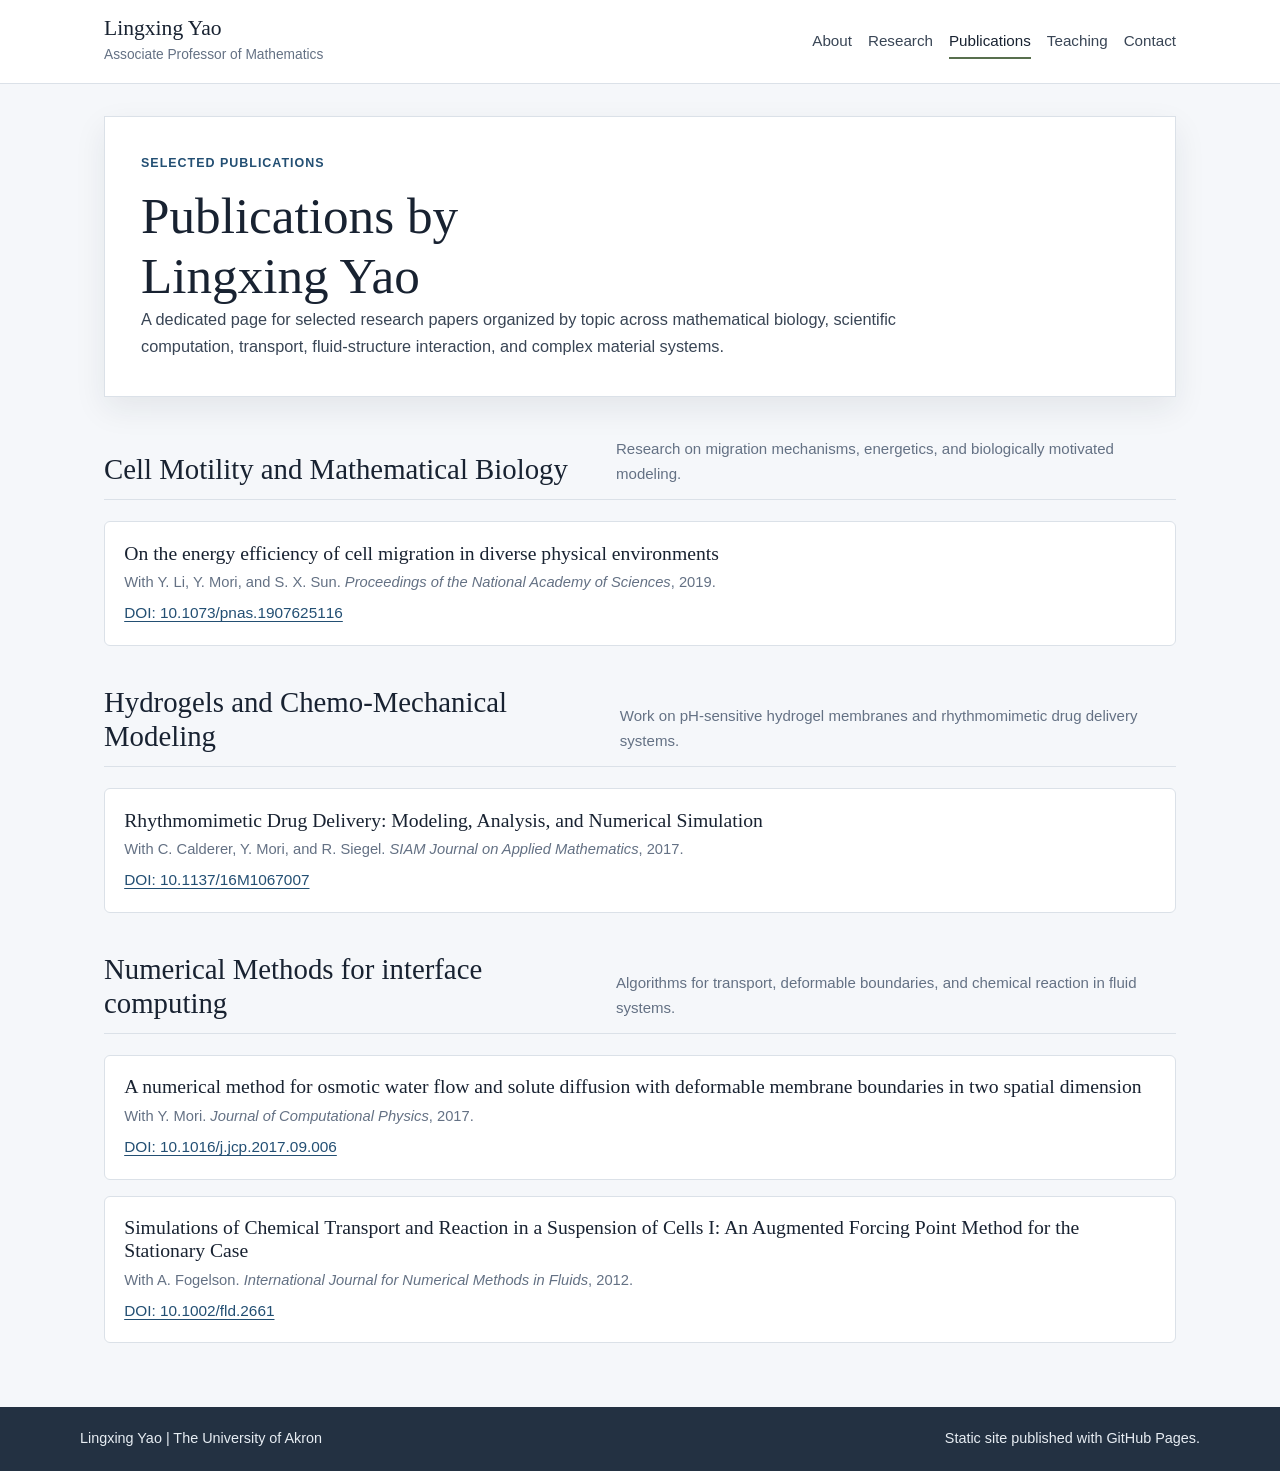
==== publications.html @ 83a0c15b "Add publications page and sync website updates" ====
<!DOCTYPE html>
<html lang="en">
<head>
  <meta charset="UTF-8">
  <meta name="viewport" content="width=device-width, initial-scale=1.0">
  <meta name="description" content="Selected publications by Lingxing Yao.">
  <title>Lingxing Yao | Publications</title>
  <style>
    :root {
      --ink: #182231;
      --text: #394555;
      --muted: #647184;
      --line: #dbe1e8;
      --paper: #ffffff;
      --bg: #f5f7fa;
      --navy: #234f73;
      --green: #586f4d;
      --maroon: #7a3b3b;
      --focus: #a65f2b;
      --shadow: 0 12px 30px rgba(24, 34, 49, 0.08);
    }

    * {
      box-sizing: border-box;
    }

    html {
      scroll-behavior: smooth;
    }

    body {
      margin: 0;
      background: var(--bg);
      color: var(--text);
      font-family: Arial, Helvetica, sans-serif;
      font-size: 16px;
      line-height: 1.65;
    }

    a {
      color: var(--navy);
      text-decoration-thickness: 1px;
      text-underline-offset: 3px;
    }

    a:hover {
      color: var(--maroon);
    }

    a:focus-visible {
      outline: 3px solid var(--focus);
      outline-offset: 3px;
    }

    h1,
    h2,
    h3 {
      color: var(--ink);
      font-family: Georgia, "Times New Roman", serif;
      font-weight: 500;
      line-height: 1.18;
      margin: 0;
    }

    p {
      margin: 0;
    }

    .site-header {
      background: var(--paper);
      border-bottom: 1px solid var(--line);
      position: sticky;
      top: 0;
      z-index: 10;
    }

    .header-inner {
      align-items: center;
      display: flex;
      gap: 1.25rem;
      justify-content: space-between;
      margin: 0 auto;
      max-width: 1120px;
      padding: 1rem 1.5rem;
    }

    .brand {
      min-width: 12rem;
    }

    .brand a {
      color: var(--ink);
      text-decoration: none;
    }

    .brand-name {
      display: block;
      font-family: Georgia, "Times New Roman", serif;
      font-size: 1.35rem;
      line-height: 1.2;
    }

    .brand-role {
      color: var(--muted);
      display: block;
      font-size: 0.86rem;
      margin-top: 0.15rem;
    }

    .site-nav {
      align-items: center;
      display: flex;
      flex-wrap: wrap;
      gap: 0.45rem 1rem;
      justify-content: flex-end;
    }

    .site-nav a {
      border-bottom: 2px solid transparent;
      color: var(--text);
      font-size: 0.95rem;
      padding: 0.25rem 0;
      text-decoration: none;
    }

    .site-nav a:hover,
    .site-nav a[aria-current="page"] {
      border-bottom-color: var(--green);
      color: var(--ink);
    }

    main {
      margin: 0 auto;
      max-width: 1120px;
      padding: 2rem 1.5rem 4rem;
    }

    .hero {
      background: var(--paper);
      border: 1px solid var(--line);
      box-shadow: var(--shadow);
      display: grid;
      gap: 1.5rem;
      padding: 2.25rem;
    }

    .eyebrow {
      color: var(--navy);
      font-size: 0.78rem;
      font-weight: 700;
      letter-spacing: 0.08em;
      margin-bottom: 0.75rem;
      text-transform: uppercase;
    }

    .hero h1 {
      font-size: clamp(2rem, 4vw, 3.4rem);
      max-width: 14ch;
    }

    .hero-summary {
      color: var(--text);
      font-size: 1.02rem;
      max-width: 760px;
    }

    .section {
      padding-top: 2.5rem;
    }

    .section-header {
      align-items: end;
      border-bottom: 1px solid var(--line);
      display: flex;
      gap: 1rem;
      justify-content: space-between;
      margin-bottom: 1.35rem;
      padding-bottom: 0.75rem;
    }

    .section-header h2 {
      font-size: 1.8rem;
    }

    .section-note {
      color: var(--muted);
      font-size: 0.94rem;
      max-width: 560px;
    }

    .publication-list {
      display: grid;
      gap: 1rem;
    }

    .publication {
      background: var(--paper);
      border: 1px solid var(--line);
      border-radius: 6px;
      display: grid;
      gap: 0.35rem;
      padding: 1.2rem;
    }

    .publication h3 {
      font-size: 1.23rem;
    }

    .publication p {
      color: var(--text);
      font-size: 0.96rem;
    }

    .publication .venue {
      color: var(--muted);
      font-size: 0.92rem;
    }

    .site-footer {
      background: #233142;
      color: #e7edf3;
      font-size: 0.9rem;
      padding: 1.25rem 1.5rem;
    }

    .footer-inner {
      display: flex;
      flex-wrap: wrap;
      gap: 0.75rem 1.5rem;
      justify-content: space-between;
      margin: 0 auto;
      max-width: 1120px;
    }

    @media (max-width: 820px) {
      .header-inner,
      .section-header {
        align-items: flex-start;
        flex-direction: column;
      }

      .site-nav {
        justify-content: flex-start;
      }

      .hero {
        padding: 1.5rem;
      }
    }

    @media (max-width: 520px) {
      main {
        padding: 1.25rem 1rem 3rem;
      }

      .header-inner {
        padding: 0.85rem 1rem;
      }

      .site-header {
        position: static;
      }

      .site-nav {
        gap: 0.35rem 0.8rem;
      }

      .section {
        padding-top: 2.25rem;
      }
    }
  </style>
</head>
<body>
  <header class="site-header">
    <div class="header-inner">
      <div class="brand">
        <a href="./index.html#top" aria-label="Lingxing Yao home">
          <span class="brand-name">Lingxing Yao</span>
          <span class="brand-role">Associate Professor of Mathematics</span>
        </a>
      </div>
      <nav class="site-nav" aria-label="Primary navigation">
        <a href="./index.html#about">About</a>
        <a href="./index.html#research">Research</a>
        <a href="./publications.html" aria-current="page">Publications</a>
        <a href="./index.html#teaching">Teaching</a>
        <a href="./index.html#contact">Contact</a>
      </nav>
    </div>
  </header>

  <main>
    <section class="hero" aria-labelledby="publications-hero-title">
      <div>
        <p class="eyebrow">Selected publications</p>
        <h1 id="publications-hero-title">Publications by Lingxing Yao</h1>
        <p class="hero-summary">
          A dedicated page for selected research papers organized by topic across mathematical
          biology, scientific computation, transport, fluid-structure interaction, and complex
          material systems.
        </p>
      </div>
    </section>

    <section class="section" aria-labelledby="cell-motility-publications-title">
      <div class="section-header">
        <h2 id="cell-motility-publications-title">Cell Motility and Mathematical Biology</h2>
        <p class="section-note">Research on migration mechanisms, energetics, and biologically motivated modeling.</p>
      </div>
      <div class="publication-list">
        <article class="publication">
          <h3>On the energy efficiency of cell migration in diverse physical environments</h3>
          <p class="venue">With Y. Li, Y. Mori, and S. X. Sun. <em>Proceedings of the National Academy of Sciences</em>, 2019.</p>
          <p><a href="https://doi.org/10.1073/pnas.1907625116">DOI: 10.1073/pnas.1907625116</a></p>
        </article>
      </div>
    </section>

    <section class="section" aria-labelledby="hydrogel-publications-title">
      <div class="section-header">
        <h2 id="hydrogel-publications-title">Hydrogels and Chemo-Mechanical Modeling</h2>
        <p class="section-note">Work on pH-sensitive hydrogel membranes and rhythmomimetic drug delivery systems.</p>
      </div>
      <div class="publication-list">
        <article class="publication">
          <h3>Rhythmomimetic Drug Delivery: Modeling, Analysis, and Numerical Simulation</h3>
          <p class="venue">With C. Calderer, Y. Mori, and R. Siegel. <em>SIAM Journal on Applied Mathematics</em>, 2017.</p>
          <p><a href="https://epubs.siam.org/doi/abs/10.1137/16M1067007">DOI: 10.1137/16M1067007</a></p>
        </article>
      </div>
    </section>

    <section class="section" aria-labelledby="numerical-publications-title">
      <div class="section-header">
        <h2 id="numerical-publications-title">Numerical Methods for interface computing</h2>
        <p class="section-note">Algorithms for transport, deformable boundaries, and chemical reaction in fluid systems.</p>
      </div>
      <div class="publication-list">
        <article class="publication">
          <h3>A numerical method for osmotic water flow and solute diffusion with deformable membrane boundaries in two spatial dimension</h3>
          <p class="venue">With Y. Mori. <em>Journal of Computational Physics</em>, 2017.</p>
          <p><a href="https://doi.org/10.1016/j.jcp.2017.09.006">DOI: 10.1016/j.jcp.2017.09.006</a></p>
        </article>
        <article class="publication">
          <h3>Simulations of Chemical Transport and Reaction in a Suspension of Cells I: An Augmented Forcing Point Method for the Stationary Case</h3>
          <p class="venue">With A. Fogelson. <em>International Journal for Numerical Methods in Fluids</em>, 2012.</p>
          <p><a href="https://doi.org/10.1002/fld.2661">DOI: 10.1002/fld.2661</a></p>
        </article>
      </div>
    </section>
  </main>

  <footer class="site-footer">
    <div class="footer-inner">
      <span>Lingxing Yao | The University of Akron</span>
      <span>Static site published with GitHub Pages.</span>
    </div>
  </footer>
</body>
</html>
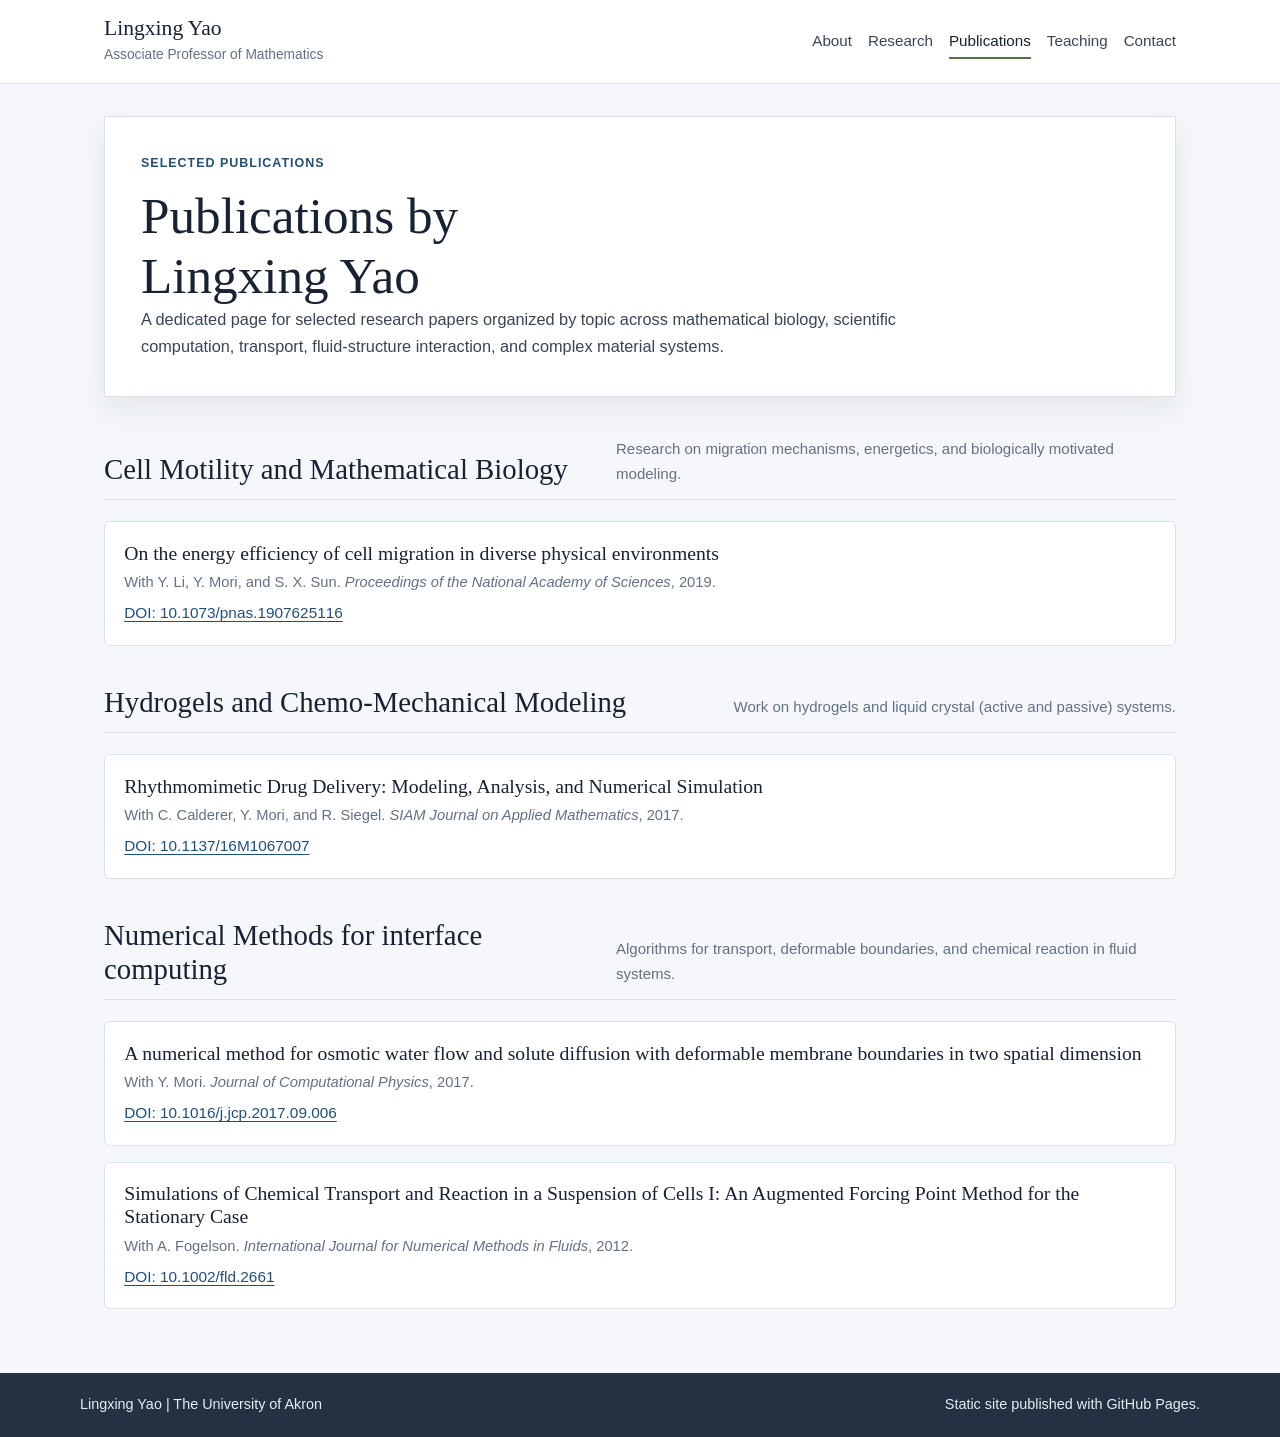
==== commit e9d8926b: "Add publications page and sync website updates" ====
--- a/publications.html
+++ b/publications.html
@@ -320,7 +320,7 @@
     <section class="section" aria-labelledby="hydrogel-publications-title">
       <div class="section-header">
         <h2 id="hydrogel-publications-title">Hydrogels and Chemo-Mechanical Modeling</h2>
-        <p class="section-note">Work on pH-sensitive hydrogel membranes and rhythmomimetic drug delivery systems.</p>
+        <p class="section-note">Work on hydrogels and liquid crystal (active and passive) systems.</p>
       </div>
       <div class="publication-list">
         <article class="publication">
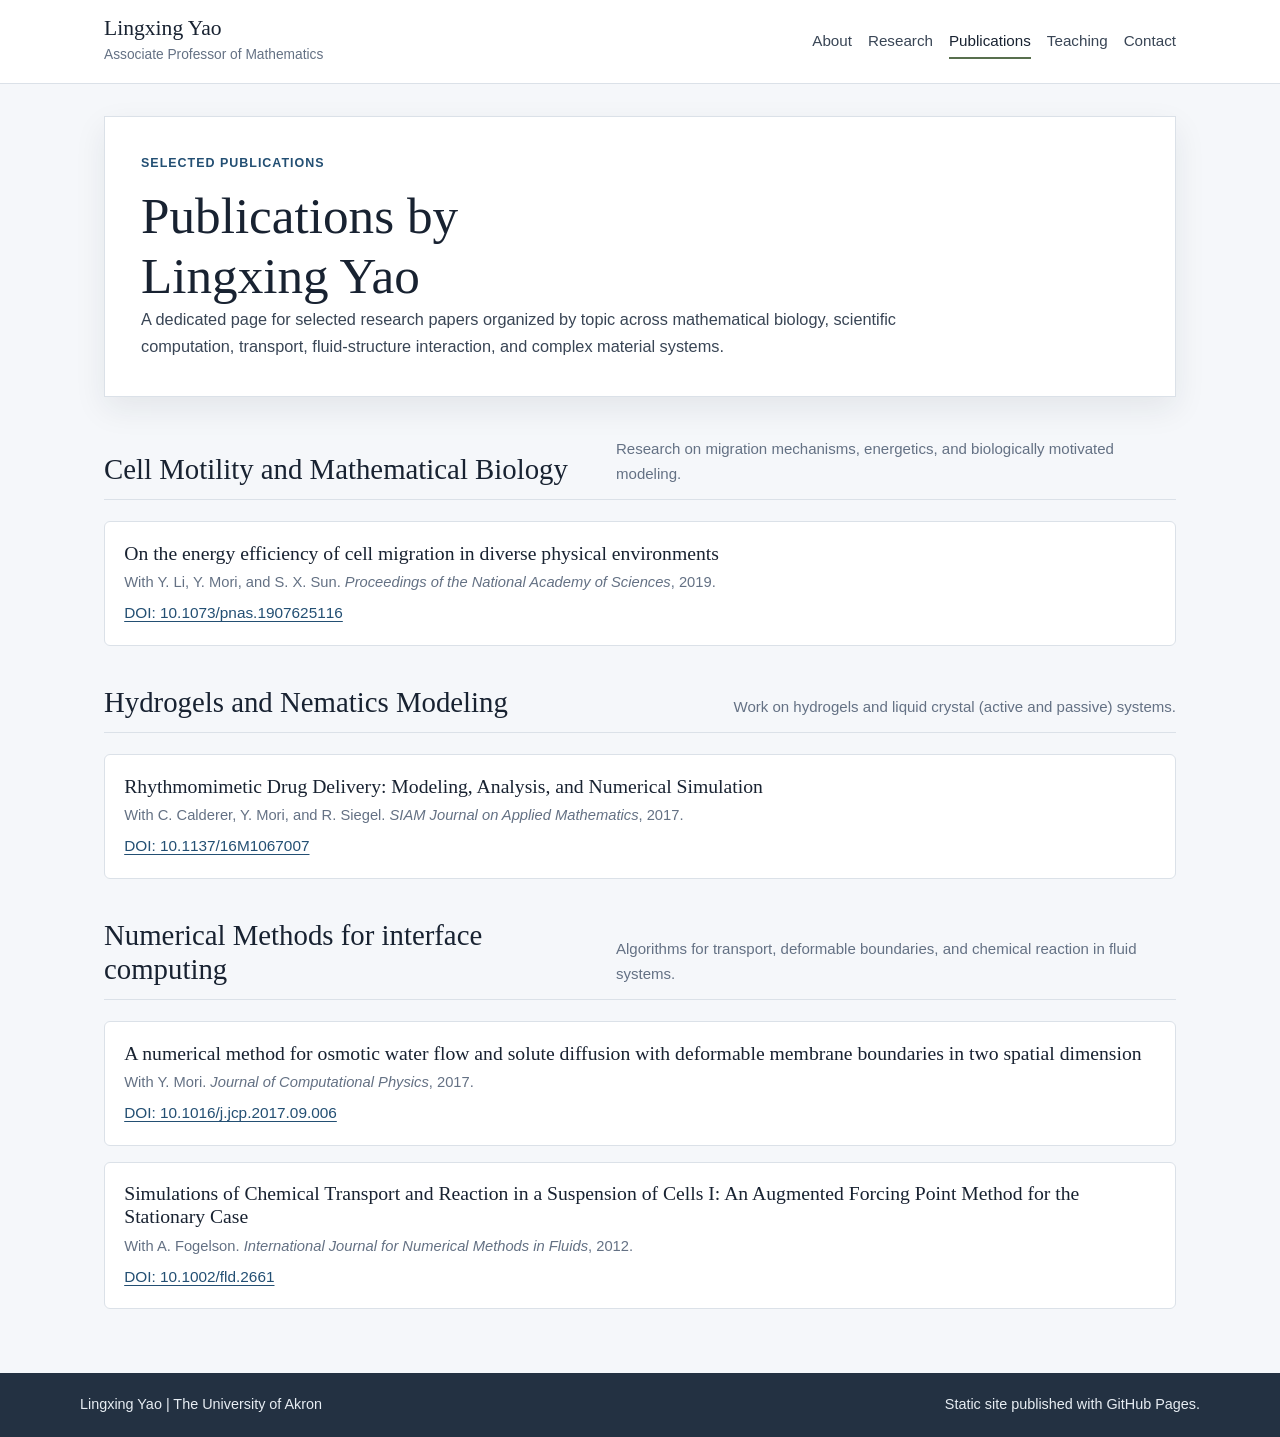
==== commit aad73000: "Add publications page and sync website updates" ====
--- a/publications.html
+++ b/publications.html
@@ -319,7 +319,7 @@
 
     <section class="section" aria-labelledby="hydrogel-publications-title">
       <div class="section-header">
-        <h2 id="hydrogel-publications-title">Hydrogels and Chemo-Mechanical Modeling</h2>
+        <h2 id="hydrogel-publications-title">Hydrogels and Nematics Modeling</h2>
         <p class="section-note">Work on hydrogels and liquid crystal (active and passive) systems.</p>
       </div>
       <div class="publication-list">
